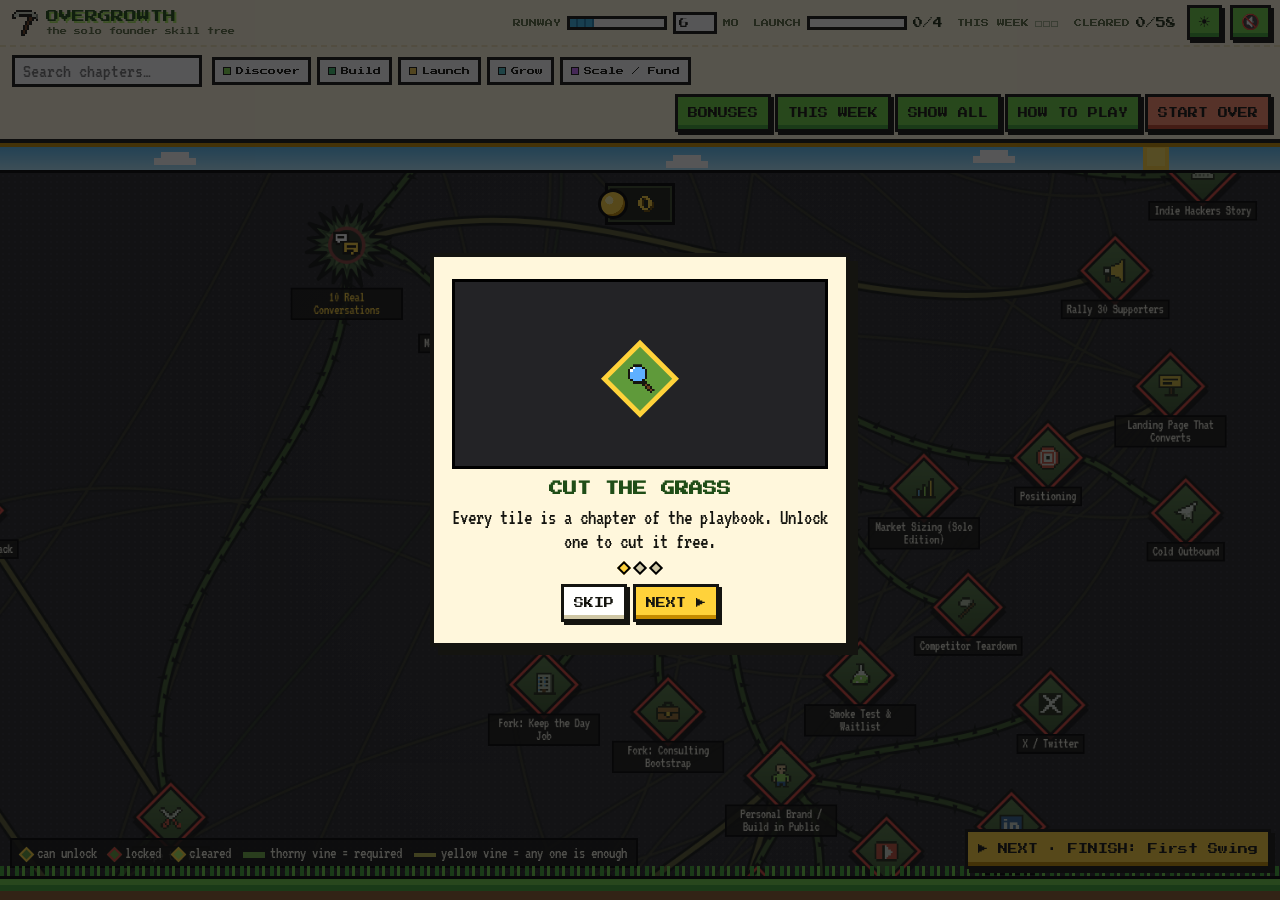
==== index.html @ 07295214 "v3: GrassChopper-style dark vine tree, pixel icons, any-of prerequisites, launch gate, animated intr" ====
<!doctype html>
<html lang="en"><head>
<meta charset="utf-8"><meta name="viewport" content="width=device-width,initial-scale=1,viewport-fit=cover">
<meta name="theme-color" content="#4cb8f5">
<title>OVERGROWTH: Solo Founder Skill Tree</title>
<link rel="preconnect" href="https://fonts.googleapis.com">
<link href="https://fonts.googleapis.com/css2?family=Press+Start+2P&family=VT323&display=swap" rel="stylesheet">
<link rel="stylesheet" href="styles.css?v=3">
</head><body class="meadow">
<header id="top">
  <div id="hud">
    <div class="title">🌾 OVERGROWTH<small>the solo founder skill tree</small></div>
    <div class="stat meter" title="Oxygen = how many months of money you have left. Tap the number to change it."><span class="lbl">RUNWAY</span>
      <div class="bar o2"><i id="o2bar"></i></div><input id="runway" type="number" inputmode="numeric" min="0" max="60" aria-label="Runway in months"><span class="lbl">MO</span></div>
    <div class="stat meter" title="How close you are to being allowed to launch: fills as you clear the launch essentials."><span class="lbl">LAUNCH</span>
      <div class="bar gold"><i id="readybar"></i></div><span id="readypct" class="num">0/4</span></div>
    <div class="stat hide-sm" title="Weekly focus slots"><span class="lbl">THIS WEEK</span><span id="swings"></span></div>
    <div class="stat hide-sm"><span class="lbl">CLEARED</span><span id="depth" class="num">0/0</span></div>
    <button id="btn-theme" class="px icon" aria-label="Switch theme" title="Switch theme: Meadow / Classic">☀</button>
    <button id="btn-sound" class="px icon" aria-label="Toggle sound" title="Sound">🔇</button>
    <button id="btn-menu" class="px icon" aria-label="Menu">☰</button>
  </div>
  <div id="toolbar">
    <input id="search" type="search" placeholder="Search chapters…" aria-label="Search chapters">
    <div id="arcfilters"></div>
    <div class="tools">
      <button id="btn-buffs" class="px">BONUSES</button>
      <button id="btn-week" class="px">THIS WEEK</button>
      <button id="btn-fit" class="px">SHOW ALL</button>
      <button id="btn-help" class="px">HOW TO PLAY</button>
      <button id="btn-reset" class="px danger">START OVER</button>
    </div>
  </div>
</header>
<main id="viewport">
  <div class="skystrip"><div class="sun"></div><div class="cloud c1"></div><div class="cloud c2"></div><div class="cloud c3"></div></div><div class="grassstrip"></div>
  <div id="world"><svg id="vines"></svg><div id="nodes"></div></div>
  <div id="coinpill"><span class="pc"></span><span id="gold">0</span></div>
  <button id="next" class="px nextbtn"></button>
  <div id="legend">
    <span><b class="lg ok"></b>can unlock</span><span><b class="lg no"></b>locked</span><span><b class="lg done"></b>cleared</span>
    <span><i class="vl hard"></i>thorny vine = required</span><span><i class="vl any"></i>yellow vine = any one is enough</span>
  </div>
  <div id="tip" class="hidden"></div>
</main>
<aside id="panel" class="sheet hidden" aria-live="polite"><div class="grab"></div><button id="close" class="px closebtn" aria-label="Close">✕</button><div id="panel-body"></div></aside>
<aside id="drawer" class="sheet left hidden"><div class="grab"></div><button id="dclose" class="px closebtn" aria-label="Close">✕</button><div id="drawer-body"></div></aside>
<div id="modal" class="hidden"></div>
<div id="fxlayer"></div>
<div id="toast"></div>
<script src="icons.js?v=3"></script>
<script src="skills-data.js?v=3"></script>
<script src="layout.js?v=3"></script>
<script src="app.js?v=3"></script>
</body></html>
---- styles.css ----
:root{--board:#232326;--board2:#2b2b2f;--gold:#ffd23a;--goldD:#c48a00;--red:#d8443a;--leaf:#5f9a3a;--leafD:#2f5a22;--lime:#a8ec5a;--edge:#141410;
  --sky1:#4cb8f5;--sky2:#aee6ff;--grass:#3fa535;--grass2:#6cd043;
  --paper:#fff7dc;--paper2:#f0e3b6;--ink:#1b2a10;--dim:#5d6e45;--hdr:#fff7dc;--hdrInk:#1f4d17;--btn:#6cd043;--btnD:#3fa535}
body.classic{--paper:#26262a;--paper2:#3a3a40;--ink:#ecebdc;--dim:#a3a493;--hdr:#1b1b1e;--hdrInk:#a8ec5a;--btn:#4c7f33;--btnD:#2f5a22}
*{box-sizing:border-box;-webkit-tap-highlight-color:transparent}
html,body{margin:0;height:100%;overflow:hidden;font-family:'VT323',monospace;font-size:20px;color:var(--ink);background:var(--board)}
body{display:flex;flex-direction:column;height:100dvh}
button,.px{font-family:'Press Start 2P',monospace;font-size:10px;background:var(--btn);color:#14140f;border:0;padding:9px 10px;cursor:pointer;line-height:1.4;
  box-shadow:inset 0 -4px 0 var(--btnD),0 0 0 3px var(--edge),3px 3px 0 3px var(--edge);touch-action:manipulation}
body.classic button{color:#f2f2e6}
button:hover{filter:brightness(1.1)}button:active{transform:translate(2px,2px);box-shadow:inset 0 -2px 0 var(--btnD),0 0 0 3px var(--edge)}
button.gold,body.classic button.gold{background:var(--gold);color:#14140f;box-shadow:inset 0 -4px 0 var(--goldD),0 0 0 3px var(--edge),3px 3px 0 3px var(--edge)}
button.ghost,body.classic button.ghost{background:#fff;color:#14140f;box-shadow:inset 0 -4px 0 #cfc7a6,0 0 0 3px var(--edge),3px 3px 0 3px var(--edge)}
.danger,body.classic .danger{background:#ff8a6b;color:#14140f;box-shadow:inset 0 -4px 0 #c4442a,0 0 0 3px var(--edge),3px 3px 0 3px var(--edge)}
.icon{padding:7px 8px;font-size:15px;line-height:1;font-family:system-ui,'Apple Color Emoji','Segoe UI Emoji',sans-serif}
/* header */
#top{flex:none;z-index:45;position:relative;background:var(--hdr);border-bottom:4px solid var(--edge)}
body.meadow #top{box-shadow:0 4px 0 var(--goldD)}
#hud{display:flex;gap:14px;align-items:center;flex-wrap:wrap;padding:8px 12px}
.title{font-family:'Press Start 2P';font-size:13px;color:var(--hdrInk);margin-right:auto;display:flex;align-items:center;gap:8px}.title .pxicon{width:26px;height:26px;flex:none}.title>span{display:block}
body.meadow .title{text-shadow:2px 2px 0 var(--lime)}
.title small{display:block;font-size:7px;color:var(--dim);margin-top:5px;text-shadow:none}
.stat{display:flex;gap:6px;align-items:center}
.lbl{font-family:'Press Start 2P';font-size:8px;color:var(--dim)}
.num{font-family:'Press Start 2P';font-size:10px}
.bar{width:100px;height:14px;background:#fff;border:3px solid var(--edge);overflow:hidden}
body.classic .bar{background:#111}
.bar i{display:block;height:100%;width:0;background:repeating-linear-gradient(90deg,#38b6e8 0 6px,#1d86b8 6px 8px);transition:width .8s cubic-bezier(.3,1.4,.5,1)}
.bar.gold i{background:repeating-linear-gradient(90deg,var(--gold) 0 6px,var(--goldD) 6px 8px)}
.bar.low i{background:repeating-linear-gradient(90deg,var(--red) 0 6px,#8a2a1a 6px 8px);animation:blink 1s steps(2) infinite}
@keyframes blink{50%{opacity:.45}}
#runway{width:44px;font-family:'Press Start 2P';font-size:10px;background:#fff;color:#14140f;border:3px solid var(--edge);padding:3px}
#swings{font-family:'Press Start 2P';font-size:10px;color:var(--hdrInk);letter-spacing:2px}
#btn-menu{display:none}
#toolbar{display:flex;gap:10px;align-items:center;padding:8px 12px 10px;flex-wrap:wrap;border-top:2px dashed var(--paper2)}
#search{font-family:'VT323';font-size:20px;background:#fff;color:#14140f;border:3px solid var(--edge);padding:3px 8px;width:190px}
#arcfilters{display:flex;gap:6px;flex-wrap:wrap}
.chip{font-family:'Press Start 2P';font-size:8px;padding:7px 8px;cursor:pointer;background:#fff;color:#14140f;border:3px solid var(--edge);opacity:.45;user-select:none}
.chip.on{opacity:1}.chip i{display:inline-block;width:8px;height:8px;margin-right:5px;border:1px solid var(--edge)}
.tools{display:flex;gap:10px;flex-wrap:wrap;margin-left:auto}
/* board */
#viewport{flex:1;position:relative;overflow:hidden;cursor:grab;touch-action:none;
  background:radial-gradient(circle at 50% 45%,#2c2c30 0,var(--board) 70%)}
#viewport::before{content:'';position:absolute;inset:0;pointer-events:none;opacity:.35;
  background-image:radial-gradient(#3a3a3f 1px,transparent 1px);background-size:6px 6px}
.skystrip,.grassstrip{display:none;position:absolute;left:0;right:0;pointer-events:none;z-index:5}
body.meadow .skystrip{display:block;top:0;height:30px;background:linear-gradient(var(--sky1),var(--sky2));border-bottom:3px solid #000;overflow:hidden}
body.meadow .grassstrip{display:block;bottom:0;height:24px;background:linear-gradient(var(--grass2) 0 6px,var(--grass) 6px 12px,#8a5a2e 12px);border-top:3px solid #000}
body.meadow .grassstrip::before{content:'';position:absolute;left:0;right:0;top:-13px;height:10px;background:repeating-linear-gradient(90deg,var(--grass) 0 4px,transparent 4px 7px,var(--grass2) 7px 10px,transparent 10px 15px)}
.skystrip .sun{position:absolute;right:9%;top:5px;width:18px;height:18px;background:#ffe45c;box-shadow:0 0 0 4px #ffd23a}
.skystrip .cloud{position:absolute;width:14px;height:7px;background:#fff;box-shadow:14px 0 #fff,28px 0 #fff,7px -6px #fff,21px -6px #fff;animation:drift 70s linear infinite}
.skystrip .c1{top:15px;left:12%}.skystrip .c2{top:18px;left:52%;animation-duration:95s}.skystrip .c3{top:13px;left:76%;animation-duration:80s}
@keyframes drift{from{transform:translateX(-30vw)}to{transform:translateX(50vw)}}
body.meadow #coinpill{top:40px}
body.meadow #legend{bottom:32px}body.meadow .nextbtn{bottom:34px}
#viewport.drag{cursor:grabbing}
#viewport.shake #world{animation:shake .3s steps(6)}
@keyframes shake{20%{translate:-5px 3px}40%{translate:5px -3px}60%{translate:-3px -2px}80%{translate:3px 2px}}
#world{position:absolute;left:0;top:0;transform-origin:0 0;will-change:transform}
#vines{position:absolute;left:0;top:0;overflow:visible}
.v-out{fill:none;stroke:#101410;stroke-linecap:round}
.v-in{fill:none;stroke-linecap:round}
.thorn{fill:#101410}
/* nodes */
.node{position:absolute;width:64px;height:64px;margin:-32px 0 0 -32px;cursor:pointer;display:flex;align-items:center;justify-content:center}
.node .dia{position:absolute;inset:9px;transform:rotate(45deg);background:linear-gradient(135deg,#7fbf55,#4f8f35);
  box-shadow:0 0 0 3px var(--edge),0 0 0 6px var(--bc,#6b6b5a),0 0 0 9px var(--edge),4px 4px 0 9px #0008}
.node.ok{--bc:var(--gold)}.node.no{--bc:var(--red)}
.node.done{--bc:var(--gold)}.node.done .dia{background:linear-gradient(135deg,#b6f070,#6cbf3c);box-shadow:0 0 0 3px var(--edge),0 0 0 6px var(--gold),0 0 0 9px var(--edge),0 0 18px 8px #ffd23a55}
.node.unlocked .dia{background:linear-gradient(135deg,#9ad86a,#5ea83f)}
.node.no .dia{background:linear-gradient(135deg,#557a45,#38552c)}
.node.forked{opacity:.4;filter:grayscale(.8)}
.node .pxicon{position:relative;width:28px;height:28px;image-rendering:pixelated}
.node.no:not(.root) .pxicon{opacity:.75}
.node .nm{position:absolute;top:66px;left:50%;transform:translateX(-50%);width:max-content;max-width:132px;text-align:center;font-size:16px;line-height:.95;color:#ecebdc;
  background:#141410d0;padding:2px 5px;border:2px solid #000;pointer-events:none}
.node.done .nm{color:var(--lime)}
.node .cost{position:absolute;top:-12px;right:-14px;font-family:'Press Start 2P';font-size:8px;background:var(--gold);color:#14140f;padding:3px 4px;border:2px solid var(--edge);z-index:2}
.node.no .cost{background:#f3b0a8}
.node:hover .dia{filter:brightness(1.15)}
.node.ok:not(.done):not(.unlocked) .dia{animation:ready 1.4s ease-in-out infinite}
@keyframes ready{50%{box-shadow:0 0 0 3px var(--edge),0 0 0 6px #fff1a0,0 0 0 9px var(--edge),0 0 16px 6px #ffd23a66}}
.node.unlocked .dia::after{content:'';position:absolute;inset:-14px;border:3px dashed var(--gold);animation:spin 6s linear infinite}
@keyframes spin{to{transform:rotate(360deg)}}
/* grass on not-yet-unlocked nodes */
.grassy{position:absolute;left:10px;right:10px;bottom:8px;height:20px;pointer-events:none;z-index:1;
  background:repeating-linear-gradient(90deg,#3fa535 0 4px,#6cd043 4px 7px,#2b7a24 7px 9px);
  clip-path:polygon(0 45%,8% 0,16% 50%,25% 10%,33% 55%,42% 0,50% 45%,58% 5%,66% 50%,75% 0,83% 45%,92% 8%,100% 45%,100% 100%,0 100%)}
.node.ok .grassy{animation:sway 1.2s steps(2) infinite}
@keyframes sway{50%{transform:skewX(9deg)}}
/* boss root clumps */
.node.root{width:100px;height:100px;margin:-50px 0 0 -50px}
.node.root .clump{position:absolute;inset:0;overflow:visible}
.node.root .pxicon{width:32px;height:32px}
.node.root .nm{top:100px;color:var(--gold)}
.node.root.no .clump{filter:saturate(.6) brightness(.8)}
.node.root.done .clump{filter:drop-shadow(0 0 10px #ffd23a)}
.node.dimmed{opacity:.15}
.node.sel .dia,.node.sel .clump{outline:3px dashed #fff;outline-offset:12px}
.node.hint::before{content:'▼';position:absolute;top:-34px;left:50%;transform:translateX(-50%);font-family:'Press Start 2P';font-size:16px;color:var(--gold);text-shadow:2px 2px 0 #000;animation:bob .6s steps(2) infinite;z-index:3}
.node.root.hint::before{top:-30px}
@keyframes bob{50%{margin-top:6px}}
.node.cutnow{animation:chop .45s}
@keyframes chop{30%{transform:scale(1.35) rotate(-8deg)}60%{transform:scale(.9) rotate(4deg)}}
/* coin pill like the game */
#coinpill{position:absolute;top:10px;left:50%;transform:translateX(-50%);display:flex;align-items:center;gap:10px;z-index:42;
  background:#1a1d16;border:3px solid #000;box-shadow:inset 0 0 0 2px #3c4a2c;padding:3px 18px 3px 4px;font-family:'Press Start 2P';font-size:16px;color:var(--gold);text-shadow:2px 2px 0 #6b4a00;pointer-events:none}
#coinpill .pc{width:30px;height:30px;border-radius:50%;background:radial-gradient(circle at 35% 35%,#fff3a0 0 18%,#ffd23a 19% 62%,#c48a00 63%);border:3px solid #000;margin-left:-14px}
#coinpill.pop{animation:pop .35s}
@keyframes pop{40%{transform:translateX(-50%) scale(1.25)}}
#legend{position:absolute;left:10px;bottom:10px;display:flex;gap:12px;font-size:16px;color:#ecebdc;background:#141410d8;padding:5px 9px;border:2px solid #000;flex-wrap:wrap;z-index:4;align-items:center}
.lg{display:inline-block;width:11px;height:11px;margin-right:5px;vertical-align:middle;transform:rotate(45deg);background:#5f9a3a;border:2px solid}
.lg.ok{border-color:var(--gold)}.lg.no{border-color:var(--red)}.lg.done{background:var(--lime);border-color:var(--gold)}
.vl{display:inline-block;width:22px;margin-right:5px;vertical-align:middle;border-top:6px solid #6fae45}.vl.any{border-top:4px solid #b8b84a}
.nextbtn{position:absolute;right:12px;bottom:12px;z-index:6;max-width:min(70vw,380px);text-align:left;line-height:1.6}
.nextbtn,body.classic .nextbtn{background:var(--gold);color:#14140f;box-shadow:inset 0 -4px 0 var(--goldD),0 0 0 3px var(--edge),4px 4px 0 3px var(--edge)}
.nextbtn:empty{display:none}
#tip{position:absolute;z-index:20;max-width:270px;background:#fff7dc;color:#1b2a10;border:3px solid #000;box-shadow:4px 4px 0 #000;padding:8px 10px;font-size:18px;line-height:1.05;pointer-events:none}
#tip b{font-family:'Press Start 2P';font-size:9px;display:block;margin-bottom:5px;line-height:1.4}
#tip .st{display:block;margin-top:5px;color:#8a5a00}
#tip.hidden{display:none}
/* sheets */
.sheet{position:absolute;right:0;top:var(--toph,110px);bottom:0;width:min(540px,100%);background:var(--paper);color:var(--ink);border-left:5px solid var(--edge);overflow:auto;-webkit-overflow-scrolling:touch;overscroll-behavior:contain;padding:18px 22px 60px;z-index:40;font-size:21px}
.sheet.left{left:0;right:auto;border-left:0;border-right:5px solid var(--edge);width:min(420px,100%)}
.sheet.hidden{display:none}.grab{display:none}
.closebtn{position:sticky;top:0;float:right;z-index:2}
.sheet h2{font-family:'Press Start 2P';font-size:14px;line-height:1.5;margin:6px 0 4px;color:var(--hdrInk);display:flex;gap:10px;align-items:center}
.sheet h2 .pxicon{flex:none;width:36px;height:36px}
.sheet h3{font-family:'Press Start 2P';font-size:9px;color:#a86a00;margin:20px 0 6px;letter-spacing:1px;border-bottom:3px solid var(--paper2);padding-bottom:5px}
body.classic .sheet h3{color:var(--gold)}
.sheet p,.sheet li{line-height:1.12}.sheet ol,.sheet ul{padding-left:24px;margin:4px 0}.sheet li{margin-bottom:6px}
.what{font-size:22px;background:#fff;color:#14140f;border:3px solid var(--edge);padding:8px 10px;margin:8px 0;line-height:1.1}
.what b{font-family:'Press Start 2P';font-size:8px;display:block;margin-bottom:4px;color:#5d6e45}
.tag{display:inline-block;font-family:'Press Start 2P';font-size:7px;padding:4px 6px;margin:2px 4px 2px 0;background:#fff;color:#14140f;border:2px solid var(--edge);line-height:1.5}
.tpl{background:#fff;color:#14140f;border:3px dashed var(--dim);padding:8px;font-size:19px;word-break:break-word}
.goal{background:#e3f7c6;color:#14140f;border:3px solid var(--edge);border-left-width:8px;border-left-color:#3fa535;padding:8px 10px;font-size:21px}
.goal b{font-family:'Press Start 2P';font-size:9px;display:block;margin-bottom:5px;color:#2f6b1f}
.pit li::marker{content:'✖ ';color:var(--red)}
.actions{display:flex;gap:12px;flex-wrap:wrap;margin:14px 0 6px;align-items:center}
.hint-line{font-size:18px;color:var(--dim);width:100%}
.reqs{display:flex;flex-direction:column;gap:6px}
.reqrow{font-size:19px}.reqrow .lab{font-family:'Press Start 2P';font-size:8px;color:var(--dim);display:block;margin-bottom:3px}
.req{cursor:pointer}.req.y{background:#d9f5b5}.req.n{background:#ffd9d2}
.buff{padding:8px 10px;margin:8px 0;background:#fff;color:#14140f;border:3px solid var(--edge);border-left-width:8px}
.buff.fx{border-left-color:var(--grass)}.buff.perk{border-left-color:#c4a46a}
.buff small{color:#5d6e45}
.row{cursor:pointer}
.empty{color:var(--dim)}
.mult{font-family:'Press Start 2P';font-size:9px;line-height:1.8}
/* fx */
#fxlayer{position:fixed;inset:0;pointer-events:none;z-index:60}
.blade{position:absolute;width:6px;height:12px;background:#6cd043;border:1px solid #1f6b1c}
.coinfx{position:absolute;width:16px;height:16px;background:radial-gradient(circle at 35% 35%,#fff3a0 0 20%,#ffd23a 21% 60%,#c48a00 61%);border:2px solid #000;border-radius:50%}
.plus{position:absolute;font-family:'Press Start 2P';font-size:15px;color:var(--gold);text-shadow:2px 2px 0 #000}
.ring{position:absolute;width:20px;height:20px;margin:-10px;border:4px solid var(--gold);transform:rotate(45deg)}
#toast{position:fixed;top:calc(var(--toph,110px) + 84px);left:50%;transform:translateX(-50%);font-family:'Press Start 2P';font-size:10px;background:#fff7dc;color:#14140f;padding:12px 16px;border:3px solid var(--edge);box-shadow:4px 4px 0 var(--edge);opacity:0;transition:opacity .2s;pointer-events:none;z-index:70;max-width:90vw;text-align:center;line-height:1.6}
#toast.show{opacity:1}
/* modal + intro */
#modal{position:fixed;inset:0;background:#0b0b0cb0;z-index:80;display:flex;align-items:center;justify-content:center;padding:14px}
#modal.hidden{display:none}
.card{background:#fff7dc;color:#14140f;border:4px solid var(--edge);box-shadow:8px 8px 0 var(--edge);padding:18px;max-width:420px;width:100%;text-align:center}
.card h2{font-family:'Press Start 2P';font-size:14px;line-height:1.5;color:#1f4d17;margin:10px 0 6px}
.card p{font-size:21px;line-height:1.12;margin:6px 0}
.card .steps{display:flex;gap:6px;justify-content:center;margin:10px 0}
.card .steps i{width:10px;height:10px;background:#cfc7a6;border:2px solid #000;transform:rotate(45deg)}.card .steps i.on{background:var(--gold)}
.card .big{width:64px;height:64px;margin:0 auto}
.boss h2{color:#a8682e;font-size:16px;animation:flash .5s steps(2) 3}
@keyframes flash{50%{color:var(--goldD)}}
.stage{position:relative;height:190px;background:#232326;border:3px solid #000;overflow:hidden;margin:4px 0 8px}
.stage svg{position:absolute;inset:0;width:100%;height:100%}
.stage .counter{position:absolute;top:8px;left:50%;transform:translateX(-50%);background:#1a1d16;border:3px solid #000;font-family:'Press Start 2P';font-size:12px;color:var(--gold);padding:3px 10px 3px 26px}
.stage .counter::before{content:'';position:absolute;left:4px;top:3px;width:14px;height:14px;border-radius:50%;background:#ffd23a;border:2px solid #000}
/* intro step 1: scythe cuts grass */
.s1 .scy{transform-origin:150px 40px;animation:swing 1.1s .4s ease-in both}
@keyframes swing{0%{transform:rotate(-70deg)}55%{transform:rotate(40deg)}100%{transform:rotate(40deg);opacity:0}}
.s1 .gb{animation:fly 1s .85s ease-out both}
@keyframes fly{to{transform:translate(var(--dx),var(--dy)) rotate(var(--r));opacity:0}}
.s1 .border{animation:goldon .3s 1.4s both}
@keyframes goldon{from{stroke:#d8443a}to{stroke:#ffd23a}}
/* intro step 2: coins fly to counter */
.s2 .cn{animation:tocounter .9s ease-in both}
@keyframes tocounter{0%{transform:translate(0,0) scale(.4);opacity:0}25%{transform:translate(var(--ox),-30px) scale(1);opacity:1}100%{transform:translate(var(--tx),var(--ty)) scale(.6);opacity:.9}}
.s2 .tick{animation:popin .4s .1s both}
@keyframes popin{from{transform:scale(0)}to{transform:scale(1)}}
/* intro step 3: vines grow */
.s3 .grow{stroke-dasharray:240;stroke-dashoffset:240;animation:grow 1.1s .2s ease-out forwards}
.s3 .grow.b{animation-delay:.5s}
@keyframes grow{to{stroke-dashoffset:0}}
.s3 .newn{opacity:0;animation:appear .4s forwards}
.s3 .newn.a{animation-delay:1.2s}.s3 .newn.b{animation-delay:1.5s}
@keyframes appear{from{opacity:0;transform:scale(.3)}to{opacity:1;transform:scale(1)}}
/* mobile */
@media (max-width:760px){
  html,body{font-size:19px}
  #hud{gap:8px 10px;padding:6px 8px;justify-content:space-between}
  .title{font-size:11px;flex:1 1 auto;margin:0;order:0}
  .title small{display:none}
  #btn-theme{order:1}#btn-sound{order:1}#btn-menu{order:2;display:block}
  #hud .stat{order:3}
  #hud::after{content:'';order:2;flex-basis:100%;height:0}
  .stat .lbl:last-child{display:none}
  .hide-sm{display:none!important}
  .bar{width:70px;height:12px}
  .lbl{font-size:7px}
  #toolbar{display:none;padding:8px}
  #top.open #toolbar{display:flex}
  #search{width:100%}
  .tools{margin:0}
  #legend{display:none}
  .nextbtn,body.meadow .nextbtn{left:10px;right:10px;max-width:none;font-size:9px;bottom:calc(32px + env(safe-area-inset-bottom))}
  #coinpill,body.meadow #coinpill{font-size:13px;top:38px}
  body.classic #coinpill{top:8px}
  .sheet{top:auto!important;left:0;right:0;width:100%;height:min(80dvh,calc(100dvh - var(--toph,110px) - 80px));border:0;border-top:5px solid var(--edge);box-shadow:0 -6px 0 var(--goldD);padding:8px 16px calc(60px + env(safe-area-inset-bottom));animation:up .25s ease-out}
  .sheet.left{width:100%;border-right:0}
  .grab{display:block;width:60px;height:6px;background:var(--dim);margin:2px auto 8px}
  @keyframes up{from{transform:translateY(40%)}}
  .sheet h2{font-size:12px}
  .actions button{flex:1 1 100%;padding:13px}
  #tip{display:none!important}

}
.ci{display:inline-block;width:.8em;height:.8em;border-radius:50%;vertical-align:-.08em;margin:0 .15em;background:radial-gradient(circle at 35% 35%,#fff3a0 0 20%,#ffd23a 21% 60%,#c48a00 61%);border:2px solid #000;font-style:normal}
.cost .ci{width:8px;height:8px;border-width:1px;margin:0 2px 0 0}
@media (max-width:760px){#toast{top:calc(var(--toph,110px) - 34px)}}
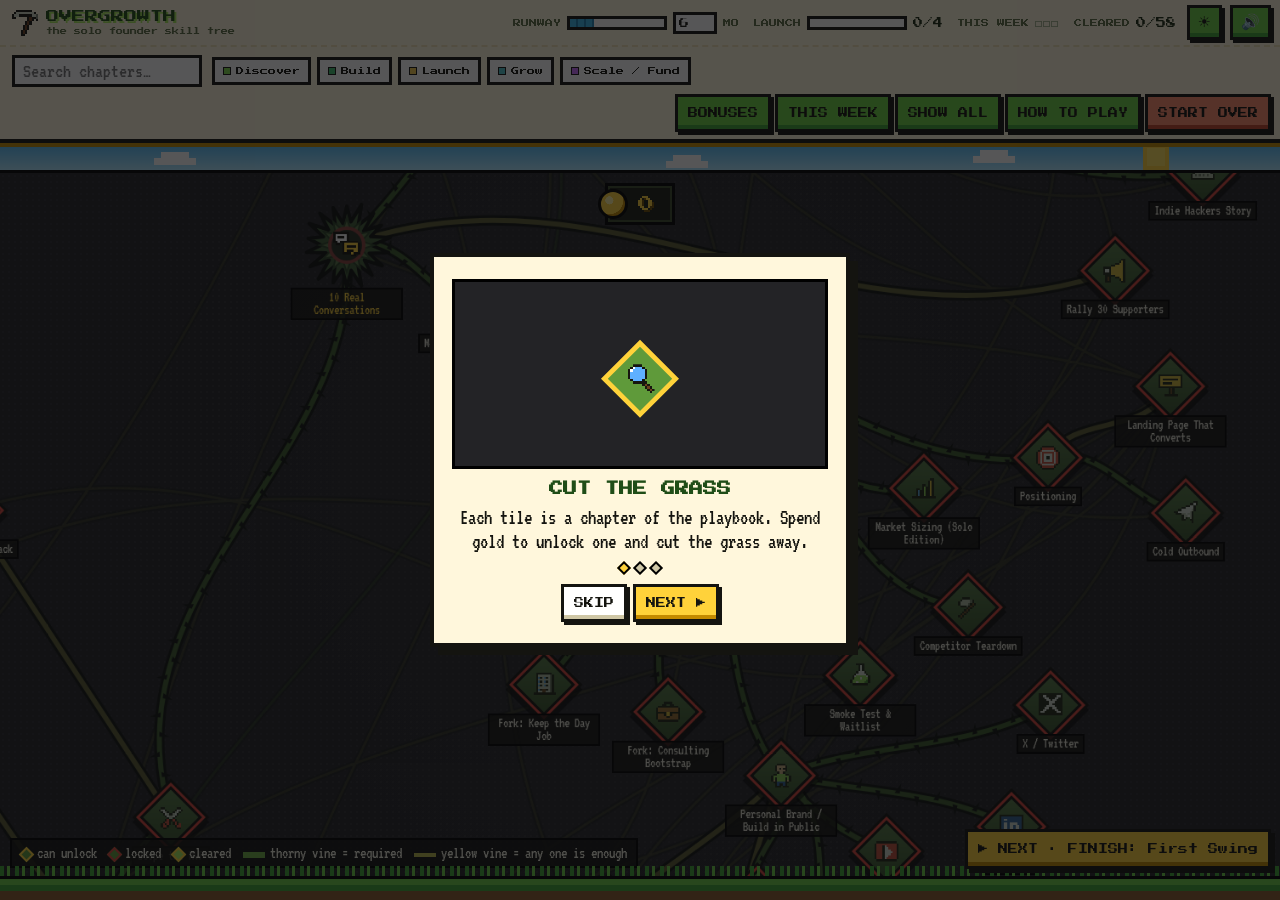
==== commit 47d46f73: "v4: plain-English copy edit, link preview card (OG/Twitter + og-image.png), physics coin burst with " ====
--- a/index.html
+++ b/index.html
@@ -2,19 +2,36 @@
 <html lang="en"><head>
 <meta charset="utf-8"><meta name="viewport" content="width=device-width,initial-scale=1,viewport-fit=cover">
 <meta name="theme-color" content="#4cb8f5">
-<title>OVERGROWTH: Solo Founder Skill Tree</title>
+<title>Overgrowth: a skill tree handbook for solo founders</title>
+<meta name="description" content="A free pixel-art skill tree that takes solo devs from idea to launch to bootstrap or VC. Every chapter is a practical playbook, and you earn gold by doing the real work.">
+<meta property="og:type" content="website">
+<meta property="og:site_name" content="Overgrowth">
+<meta property="og:title" content="Overgrowth: a skill tree handbook for solo founders">
+<meta property="og:description" content="A pixel-art skill tree that takes solo devs from idea to launch to bootstrap or VC. You earn gold by doing the real work, not by reading.">
+<meta property="og:url" content="https://cookiebubba.github.io/overgrowth-handbook/">
+<meta property="og:image" content="https://cookiebubba.github.io/overgrowth-handbook/og-image.png">
+<meta property="og:image:type" content="image/png">
+<meta property="og:image:width" content="1200">
+<meta property="og:image:height" content="630">
+<meta property="og:image:alt" content="Overgrowth: a pixel-art skill tree of diamond chapter tiles joined by thorny vines above a strip of grass, titled A skill tree handbook for solo founders.">
+<meta name="twitter:card" content="summary_large_image">
+<meta name="twitter:title" content="Overgrowth: a skill tree handbook for solo founders">
+<meta name="twitter:description" content="A pixel-art skill tree that takes solo devs from idea to launch to bootstrap or VC. You earn gold by doing the real work, not by reading.">
+<meta name="twitter:image" content="https://cookiebubba.github.io/overgrowth-handbook/og-image.png">
+<meta name="twitter:image:alt" content="Overgrowth: a pixel-art skill tree of diamond chapter tiles joined by thorny vines above a strip of grass.">
+<link rel="canonical" href="https://cookiebubba.github.io/overgrowth-handbook/">
 <link rel="preconnect" href="https://fonts.googleapis.com">
 <link href="https://fonts.googleapis.com/css2?family=Press+Start+2P&family=VT323&display=swap" rel="stylesheet">
-<link rel="stylesheet" href="styles.css?v=3">
+<link rel="stylesheet" href="styles.css?v=4.0">
 </head><body class="meadow">
 <header id="top">
   <div id="hud">
     <div class="title">🌾 OVERGROWTH<small>the solo founder skill tree</small></div>
-    <div class="stat meter" title="Oxygen = how many months of money you have left. Tap the number to change it."><span class="lbl">RUNWAY</span>
+    <div class="stat meter" title="Runway: how many months of money you have left. Tap the number to change it."><span class="lbl">RUNWAY</span>
       <div class="bar o2"><i id="o2bar"></i></div><input id="runway" type="number" inputmode="numeric" min="0" max="60" aria-label="Runway in months"><span class="lbl">MO</span></div>
-    <div class="stat meter" title="How close you are to being allowed to launch: fills as you clear the launch essentials."><span class="lbl">LAUNCH</span>
+    <div class="stat meter" title="Launch readiness: fills up as you clear the 4 launch essentials."><span class="lbl">LAUNCH</span>
       <div class="bar gold"><i id="readybar"></i></div><span id="readypct" class="num">0/4</span></div>
-    <div class="stat hide-sm" title="Weekly focus slots"><span class="lbl">THIS WEEK</span><span id="swings"></span></div>
+    <div class="stat hide-sm" title="Weekly focus slots: how many chapters you can focus on this week"><span class="lbl">THIS WEEK</span><span id="swings"></span></div>
     <div class="stat hide-sm"><span class="lbl">CLEARED</span><span id="depth" class="num">0/0</span></div>
     <button id="btn-theme" class="px icon" aria-label="Switch theme" title="Switch theme: Meadow / Classic">☀</button>
     <button id="btn-sound" class="px icon" aria-label="Toggle sound" title="Sound">🔇</button>
@@ -48,8 +65,8 @@
 <div id="modal" class="hidden"></div>
 <div id="fxlayer"></div>
 <div id="toast"></div>
-<script src="icons.js?v=3"></script>
-<script src="skills-data.js?v=3"></script>
-<script src="layout.js?v=3"></script>
-<script src="app.js?v=3"></script>
+<script src="icons.js?v=4.0"></script>
+<script src="skills-data.js?v=4.0"></script>
+<script src="layout.js?v=4.0"></script>
+<script src="app.js?v=4.0"></script>
 </body></html>
--- a/styles.css
+++ b/styles.css
@@ -150,7 +150,14 @@
 /* fx */
 #fxlayer{position:fixed;inset:0;pointer-events:none;z-index:60}
 .blade{position:absolute;width:6px;height:12px;background:#6cd043;border:1px solid #1f6b1c}
-.coinfx{position:absolute;width:16px;height:16px;background:radial-gradient(circle at 35% 35%,#fff3a0 0 20%,#ffd23a 21% 60%,#c48a00 61%);border:2px solid #000;border-radius:50%}
+.coinfx{position:absolute;left:0;top:0;width:20px;height:20px;will-change:transform;filter:drop-shadow(1px 2px 0 #0008)}
+.coinfx svg{display:block;width:100%;height:100%;image-rendering:pixelated}
+#gold{display:inline-block}
+#coinpill.hit #gold{animation:goldhit .2s steps(2)}
+#coinpill.hit .pc{animation:pchit .2s}
+@keyframes goldhit{0%{color:#fff;transform:scale(1.18);text-shadow:2px 2px 0 #6b4a00,0 0 8px #fff3a0}100%{transform:scale(1)}}
+@keyframes pchit{0%{transform:scale(1.25);filter:brightness(1.6)}100%{transform:scale(1);filter:none}}
+@media (prefers-reduced-motion:reduce){#coinpill.hit #gold,#coinpill.hit .pc{animation:none}}
 .plus{position:absolute;font-family:'Press Start 2P';font-size:15px;color:var(--gold);text-shadow:2px 2px 0 #000}
 .ring{position:absolute;width:20px;height:20px;margin:-10px;border:4px solid var(--gold);transform:rotate(45deg)}
 #toast{position:fixed;top:calc(var(--toph,110px) + 84px);left:50%;transform:translateX(-50%);font-family:'Press Start 2P';font-size:10px;background:#fff7dc;color:#14140f;padding:12px 16px;border:3px solid var(--edge);box-shadow:4px 4px 0 var(--edge);opacity:0;transition:opacity .2s;pointer-events:none;z-index:70;max-width:90vw;text-align:center;line-height:1.6}
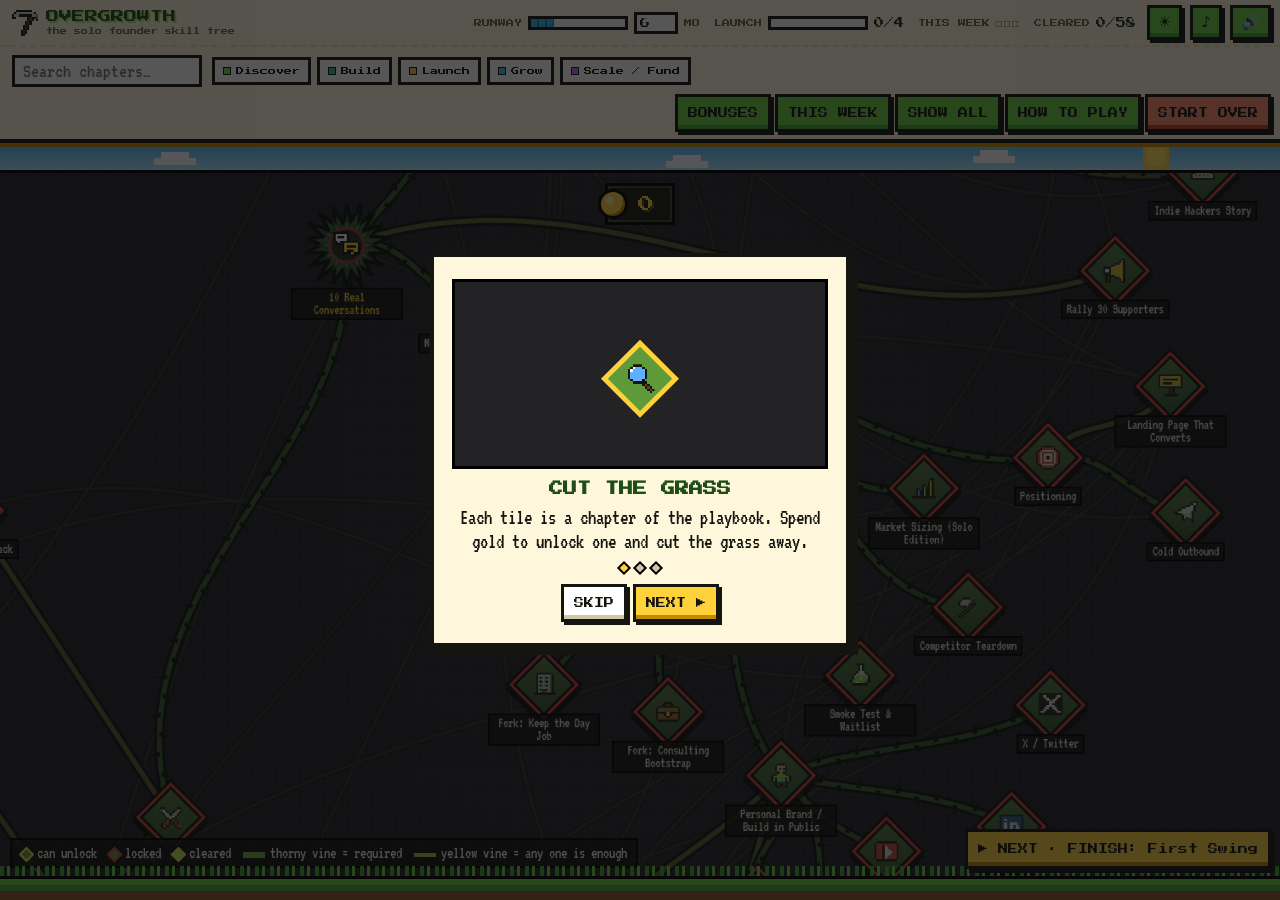
==== commit aac773b8: "v4.1: pixel cursors, ElevenLabs 8-bit SFX + chill music loop with its own toggle; cache-bust v4.1" ====
--- a/index.html
+++ b/index.html
@@ -22,7 +22,7 @@
 <link rel="canonical" href="https://cookiebubba.github.io/overgrowth-handbook/">
 <link rel="preconnect" href="https://fonts.googleapis.com">
 <link href="https://fonts.googleapis.com/css2?family=Press+Start+2P&family=VT323&display=swap" rel="stylesheet">
-<link rel="stylesheet" href="styles.css?v=4.0">
+<link rel="stylesheet" href="styles.css?v=4.1">
 </head><body class="meadow">
 <header id="top">
   <div id="hud">
@@ -34,6 +34,7 @@
     <div class="stat hide-sm" title="Weekly focus slots: how many chapters you can focus on this week"><span class="lbl">THIS WEEK</span><span id="swings"></span></div>
     <div class="stat hide-sm"><span class="lbl">CLEARED</span><span id="depth" class="num">0/0</span></div>
     <button id="btn-theme" class="px icon" aria-label="Switch theme" title="Switch theme: Meadow / Classic">☀</button>
+    <button id="btn-music" class="px icon" aria-label="Toggle music" title="Music">♪</button>
     <button id="btn-sound" class="px icon" aria-label="Toggle sound" title="Sound">🔇</button>
     <button id="btn-menu" class="px icon" aria-label="Menu">☰</button>
   </div>
@@ -65,8 +66,8 @@
 <div id="modal" class="hidden"></div>
 <div id="fxlayer"></div>
 <div id="toast"></div>
-<script src="icons.js?v=4.0"></script>
-<script src="skills-data.js?v=4.0"></script>
-<script src="layout.js?v=4.0"></script>
-<script src="app.js?v=4.0"></script>
+<script src="icons.js?v=4.1"></script>
+<script src="skills-data.js?v=4.1"></script>
+<script src="layout.js?v=4.1"></script>
+<script src="app.js?v=4.1"></script>
 </body></html>
--- a/styles.css
+++ b/styles.css
@@ -202,7 +202,7 @@
   #hud{gap:8px 10px;padding:6px 8px;justify-content:space-between}
   .title{font-size:11px;flex:1 1 auto;margin:0;order:0}
   .title small{display:none}
-  #btn-theme{order:1}#btn-sound{order:1}#btn-menu{order:2;display:block}
+  #btn-theme{order:1}#btn-music{order:1}#btn-sound{order:1}#btn-menu{order:2;display:block}
   #hud .stat{order:3}
   #hud::after{content:'';order:2;flex-basis:100%;height:0}
   .stat .lbl:last-child{display:none}
@@ -229,3 +229,12 @@
 .ci{display:inline-block;width:.8em;height:.8em;border-radius:50%;vertical-align:-.08em;margin:0 .15em;background:radial-gradient(circle at 35% 35%,#fff3a0 0 20%,#ffd23a 21% 60%,#c48a00 61%);border:2px solid #000;font-style:normal}
 .cost .ci{width:8px;height:8px;border-width:1px;margin:0 2px 0 0}
 @media (max-width:760px){#toast{top:calc(var(--toph,110px) - 34px)}}
+
+/* ---------- pixel cursors (32px + 2x; hotspot = arrow tip / fingertip / palm) ---------- */
+html,body{cursor:url(cursors/arrow.png) 1 1,auto;cursor:-webkit-image-set(url(cursors/arrow.png) 1x,url(cursors/arrow@2x.png) 2x) 1 1,auto;cursor:image-set(url(cursors/arrow.png) 1x,url(cursors/arrow@2x.png) 2x) 1 1,auto}
+a,button,.px,.chip,.node,.req,.row,[data-open],[data-a],[data-m],label,select,summary{cursor:url(cursors/pointer.png) 11 1,pointer;cursor:-webkit-image-set(url(cursors/pointer.png) 1x,url(cursors/pointer@2x.png) 2x) 11 1,pointer;cursor:image-set(url(cursors/pointer.png) 1x,url(cursors/pointer@2x.png) 2x) 11 1,pointer}
+input[type=text],input[type=search],input[type=number],textarea{cursor:text}
+#viewport{cursor:url(cursors/grab.png) 15 15,grab;cursor:-webkit-image-set(url(cursors/grab.png) 1x,url(cursors/grab@2x.png) 2x) 15 15,grab;cursor:image-set(url(cursors/grab.png) 1x,url(cursors/grab@2x.png) 2x) 15 15,grab}
+#viewport .node{cursor:url(cursors/pointer.png) 11 1,pointer;cursor:-webkit-image-set(url(cursors/pointer.png) 1x,url(cursors/pointer@2x.png) 2x) 11 1,pointer;cursor:image-set(url(cursors/pointer.png) 1x,url(cursors/pointer@2x.png) 2x) 11 1,pointer}
+#viewport.drag,#viewport.drag *{cursor:url(cursors/grabbing.png) 15 15,grabbing;cursor:-webkit-image-set(url(cursors/grabbing.png) 1x,url(cursors/grabbing@2x.png) 2x) 15 15,grabbing;cursor:image-set(url(cursors/grabbing.png) 1x,url(cursors/grabbing@2x.png) 2x) 15 15,grabbing}
+#btn-music.off{opacity:.55;text-decoration:line-through}
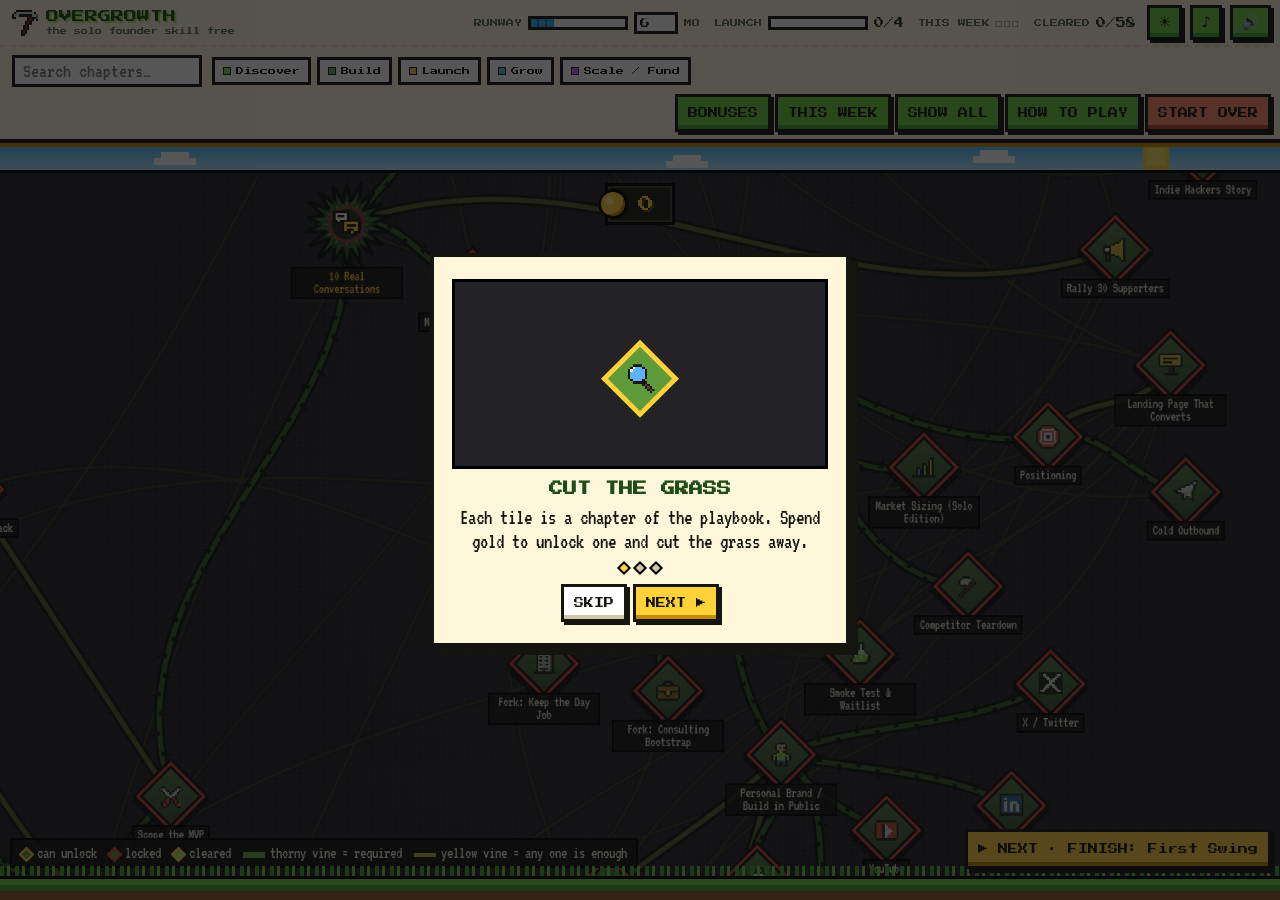
==== commit 3d761739: "v4.5: payout-scaled coin bursts (more coins, higher burst, brief slow-mo, sparkle trails, meter bulg" ====
--- a/index.html
+++ b/index.html
@@ -22,7 +22,7 @@
 <link rel="canonical" href="https://cookiebubba.github.io/overgrowth-handbook/">
 <link rel="preconnect" href="https://fonts.googleapis.com">
 <link href="https://fonts.googleapis.com/css2?family=Press+Start+2P&family=VT323&display=swap" rel="stylesheet">
-<link rel="stylesheet" href="styles.css?v=4.1">
+<link rel="stylesheet" href="styles.css?v=4.5">
 </head><body class="meadow">
 <header id="top">
   <div id="hud">
@@ -66,8 +66,8 @@
 <div id="modal" class="hidden"></div>
 <div id="fxlayer"></div>
 <div id="toast"></div>
-<script src="icons.js?v=4.1"></script>
-<script src="skills-data.js?v=4.1"></script>
-<script src="layout.js?v=4.1"></script>
-<script src="app.js?v=4.1"></script>
+<script src="icons.js?v=4.5"></script>
+<script src="skills-data.js?v=4.5"></script>
+<script src="layout.js?v=4.5"></script>
+<script src="app.js?v=4.5"></script>
 </body></html>
--- a/styles.css
+++ b/styles.css
@@ -106,8 +106,9 @@
 #coinpill{position:absolute;top:10px;left:50%;transform:translateX(-50%);display:flex;align-items:center;gap:10px;z-index:42;
   background:#1a1d16;border:3px solid #000;box-shadow:inset 0 0 0 2px #3c4a2c;padding:3px 18px 3px 4px;font-family:'Press Start 2P';font-size:16px;color:var(--gold);text-shadow:2px 2px 0 #6b4a00;pointer-events:none}
 #coinpill .pc{width:30px;height:30px;border-radius:50%;background:radial-gradient(circle at 35% 35%,#fff3a0 0 18%,#ffd23a 19% 62%,#c48a00 63%);border:3px solid #000;margin-left:-14px}
-#coinpill.pop{animation:pop .35s}
-@keyframes pop{40%{transform:translateX(-50%) scale(1.25)}}
+#coinpill{transform:translateX(-50%) scale(var(--bulge,1));filter:drop-shadow(0 0 var(--glow,0px) #ffd23a);transition:transform .12s ease-out,filter .2s}
+#coinpill.pop{animation:pop .42s}
+@keyframes pop{0%{transform:translateX(-50%) scale(1.3)}35%{transform:translateX(-50%) scale(1.45);filter:drop-shadow(0 0 26px #fff3a0)}100%{transform:translateX(-50%) scale(1)}}
 #legend{position:absolute;left:10px;bottom:10px;display:flex;gap:12px;font-size:16px;color:#ecebdc;background:#141410d8;padding:5px 9px;border:2px solid #000;flex-wrap:wrap;z-index:4;align-items:center}
 .lg{display:inline-block;width:11px;height:11px;margin-right:5px;vertical-align:middle;transform:rotate(45deg);background:#5f9a3a;border:2px solid}
 .lg.ok{border-color:var(--gold)}.lg.no{border-color:var(--red)}.lg.done{background:var(--lime);border-color:var(--gold)}
@@ -228,13 +229,17 @@
 }
 .ci{display:inline-block;width:.8em;height:.8em;border-radius:50%;vertical-align:-.08em;margin:0 .15em;background:radial-gradient(circle at 35% 35%,#fff3a0 0 20%,#ffd23a 21% 60%,#c48a00 61%);border:2px solid #000;font-style:normal}
 .cost .ci{width:8px;height:8px;border-width:1px;margin:0 2px 0 0}
-@media (max-width:760px){#toast{top:calc(var(--toph,110px) - 34px)}}
+@media (max-width:760px){#toast{top:calc(var(--toph,110px) - 34px)}#toast.low{top:auto;bottom:calc(env(safe-area-inset-bottom,0px) + 92px)}}
 
 /* ---------- pixel cursors (32px + 2x; hotspot = arrow tip / fingertip / palm) ---------- */
 html,body{cursor:url(cursors/arrow.png) 1 1,auto;cursor:-webkit-image-set(url(cursors/arrow.png) 1x,url(cursors/arrow@2x.png) 2x) 1 1,auto;cursor:image-set(url(cursors/arrow.png) 1x,url(cursors/arrow@2x.png) 2x) 1 1,auto}
 a,button,.px,.chip,.node,.req,.row,[data-open],[data-a],[data-m],label,select,summary{cursor:url(cursors/pointer.png) 11 1,pointer;cursor:-webkit-image-set(url(cursors/pointer.png) 1x,url(cursors/pointer@2x.png) 2x) 11 1,pointer;cursor:image-set(url(cursors/pointer.png) 1x,url(cursors/pointer@2x.png) 2x) 11 1,pointer}
 input[type=text],input[type=search],input[type=number],textarea{cursor:text}
-#viewport{cursor:url(cursors/grab.png) 15 15,grab;cursor:-webkit-image-set(url(cursors/grab.png) 1x,url(cursors/grab@2x.png) 2x) 15 15,grab;cursor:image-set(url(cursors/grab.png) 1x,url(cursors/grab@2x.png) 2x) 15 15,grab}
+#viewport{cursor:url(cursors/arrow.png) 1 1,auto;cursor:-webkit-image-set(url(cursors/arrow.png) 1x,url(cursors/arrow@2x.png) 2x) 1 1,auto;cursor:image-set(url(cursors/arrow.png) 1x,url(cursors/arrow@2x.png) 2x) 1 1,auto}
 #viewport .node{cursor:url(cursors/pointer.png) 11 1,pointer;cursor:-webkit-image-set(url(cursors/pointer.png) 1x,url(cursors/pointer@2x.png) 2x) 11 1,pointer;cursor:image-set(url(cursors/pointer.png) 1x,url(cursors/pointer@2x.png) 2x) 11 1,pointer}
 #viewport.drag,#viewport.drag *{cursor:url(cursors/grabbing.png) 15 15,grabbing;cursor:-webkit-image-set(url(cursors/grabbing.png) 1x,url(cursors/grabbing@2x.png) 2x) 15 15,grabbing;cursor:image-set(url(cursors/grabbing.png) 1x,url(cursors/grabbing@2x.png) 2x) 15 15,grabbing}
 #btn-music.off{opacity:.55;text-decoration:line-through}
+
+.pflash{position:fixed;width:60px;height:60px;border-radius:50%;background:radial-gradient(circle,#fffbe0 0 25%,#ffd23acc 45%,#ffd23a00 70%);pointer-events:none}
+.plus.big{position:fixed;white-space:nowrap;z-index:2}
+.spark{position:absolute;width:6px;height:6px;background:#fff3a0;box-shadow:0 0 0 2px #ffd23a88;pointer-events:none}
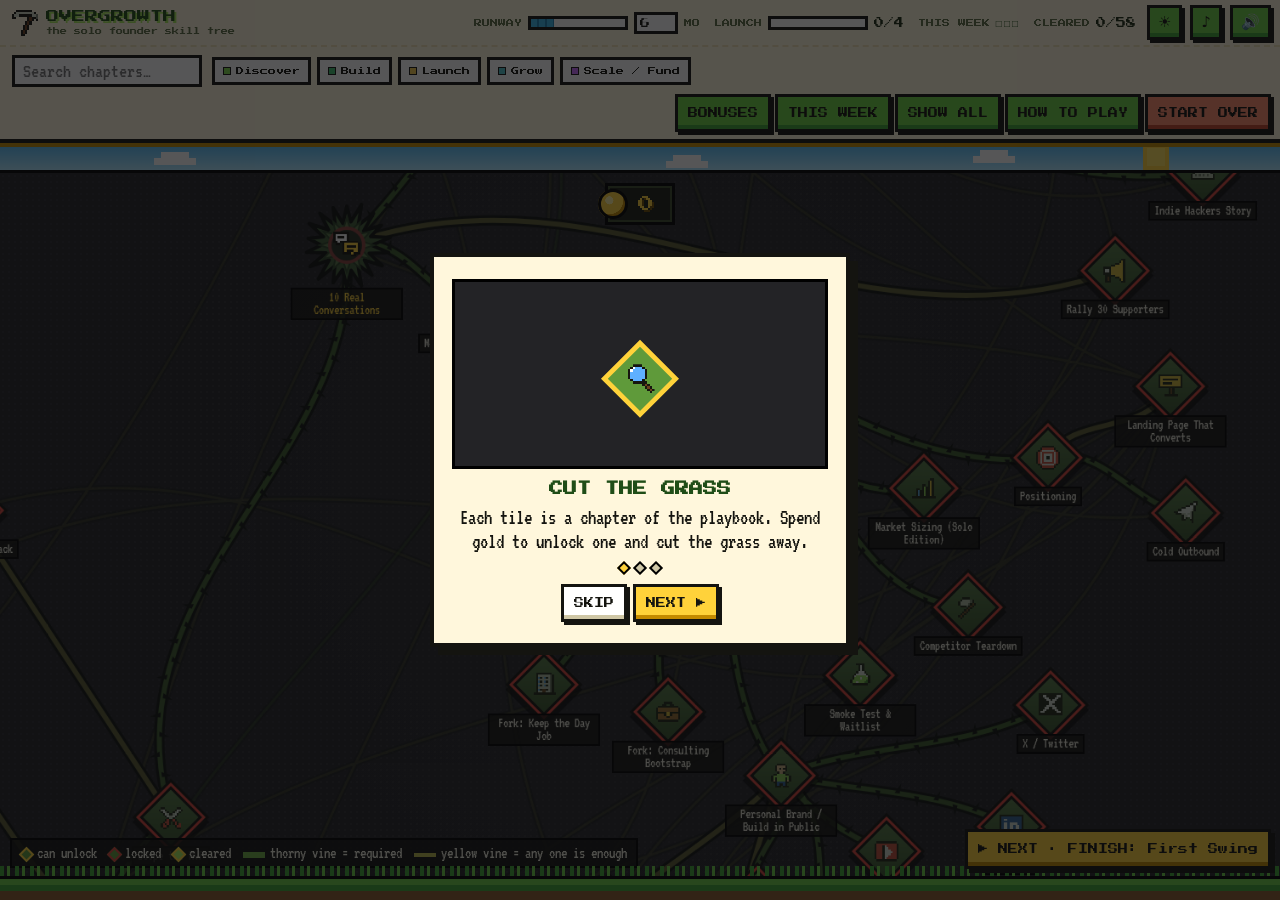
==== commit 905b4c1f: "v4.6: a new coin burst clears the previous result toast; cache-bust v4.6" ====
--- a/index.html
+++ b/index.html
@@ -22,7 +22,7 @@
 <link rel="canonical" href="https://cookiebubba.github.io/overgrowth-handbook/">
 <link rel="preconnect" href="https://fonts.googleapis.com">
 <link href="https://fonts.googleapis.com/css2?family=Press+Start+2P&family=VT323&display=swap" rel="stylesheet">
-<link rel="stylesheet" href="styles.css?v=4.5">
+<link rel="stylesheet" href="styles.css?v=4.6">
 </head><body class="meadow">
 <header id="top">
   <div id="hud">
@@ -66,8 +66,8 @@
 <div id="modal" class="hidden"></div>
 <div id="fxlayer"></div>
 <div id="toast"></div>
-<script src="icons.js?v=4.5"></script>
-<script src="skills-data.js?v=4.5"></script>
-<script src="layout.js?v=4.5"></script>
-<script src="app.js?v=4.5"></script>
+<script src="icons.js?v=4.6"></script>
+<script src="skills-data.js?v=4.6"></script>
+<script src="layout.js?v=4.6"></script>
+<script src="app.js?v=4.6"></script>
 </body></html>
